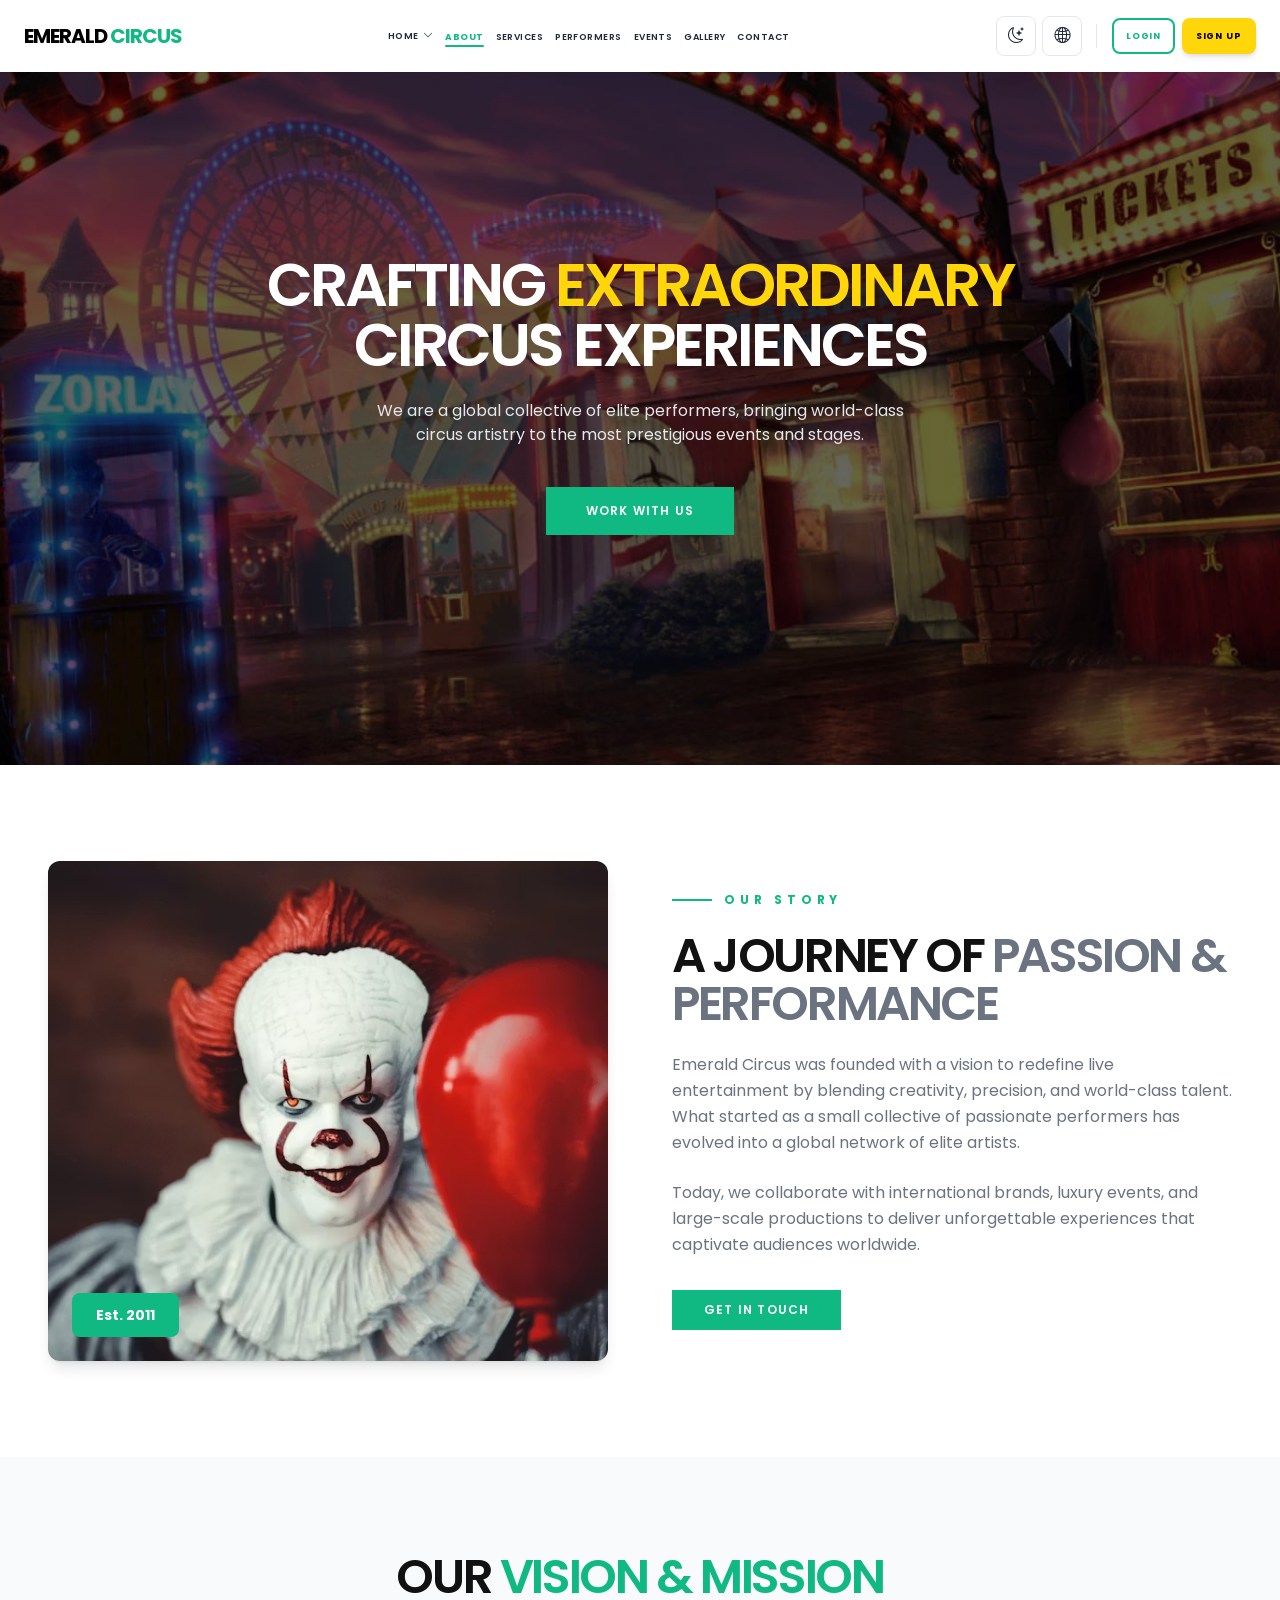
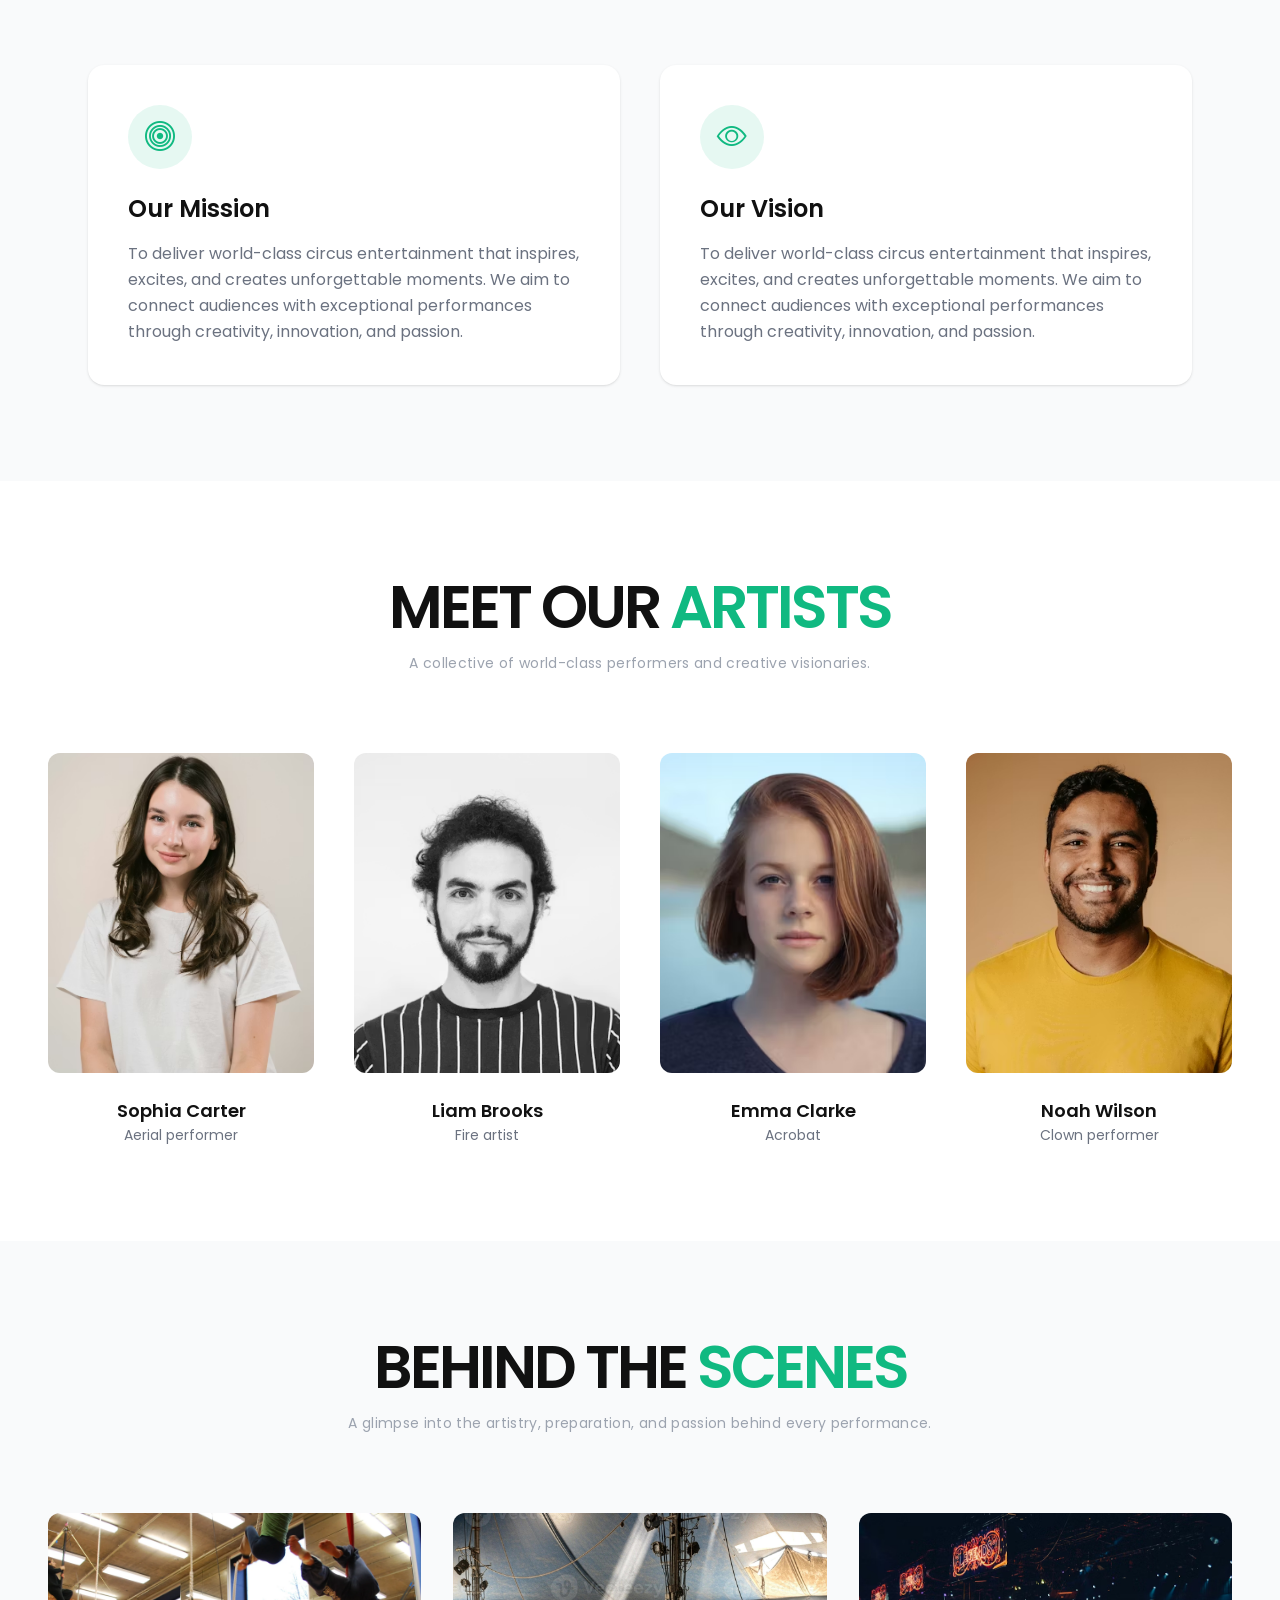
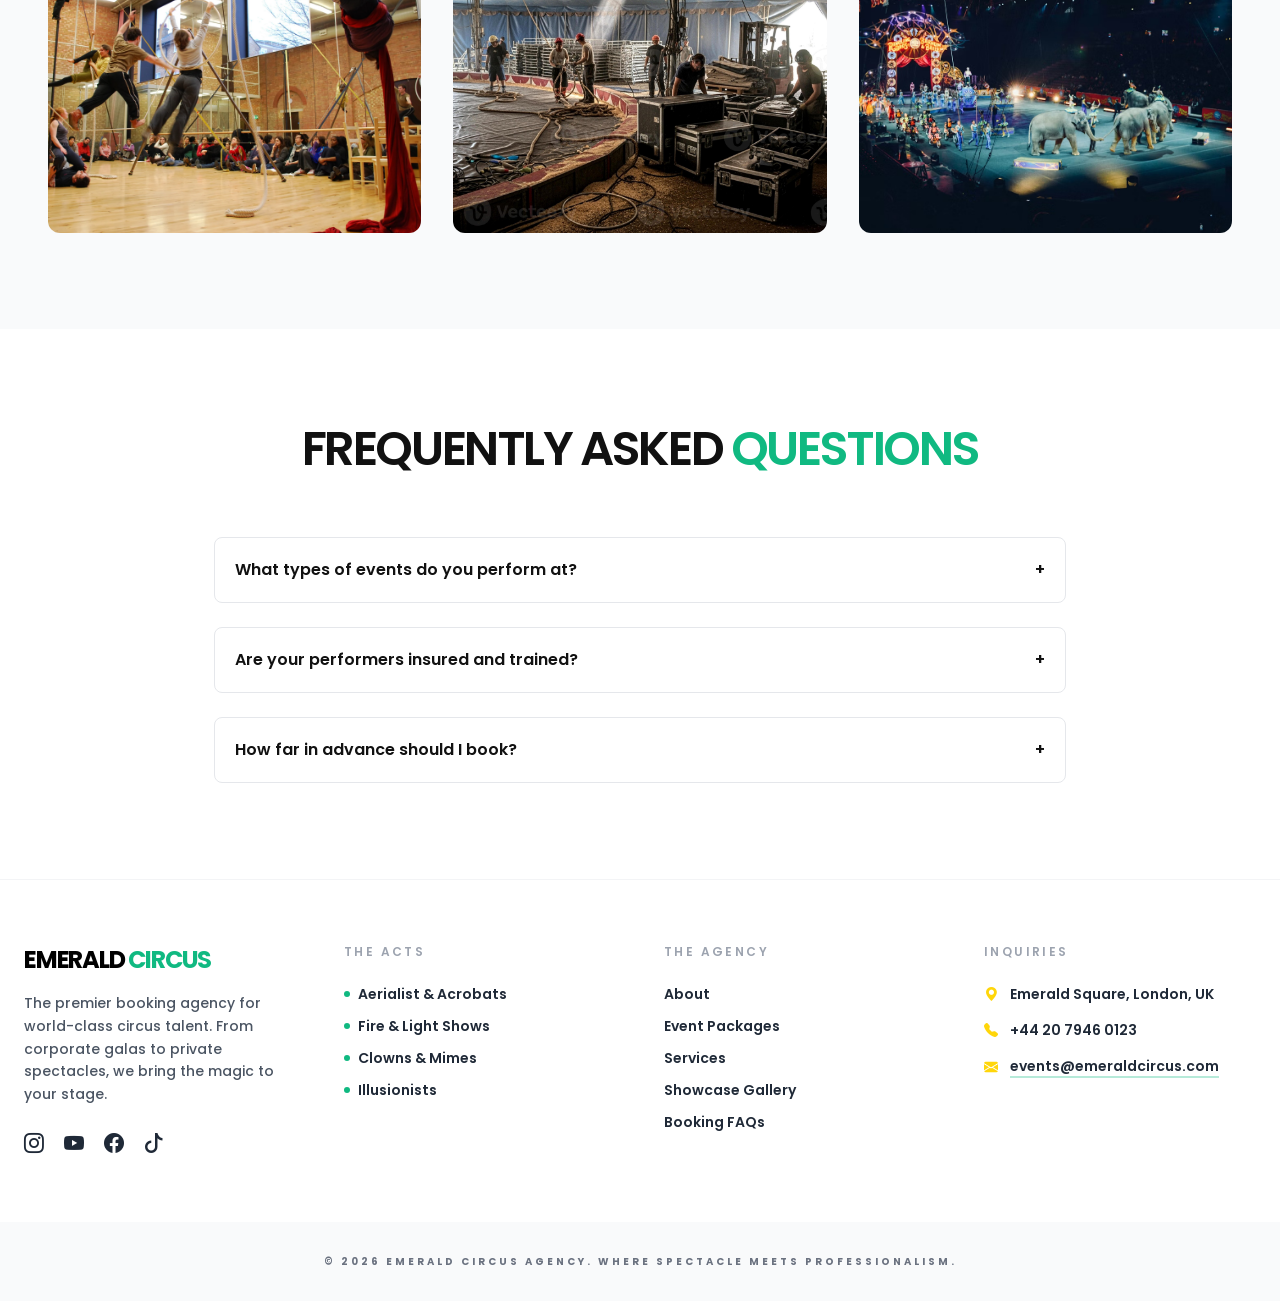
==== circus/about.html @ 64fb6afa "first commit" ====
<!DOCTYPE html>
<html lang="en">

<head>
    <meta charset="UTF-8">
    <meta name="viewport" content="width=device-width, initial-scale=1.0">
    <title>About - Emerald Circus</title>
    <link rel="icon" href="images/logo.jpeg">
    <script src="tailwind.js"></script>
    <link rel="stylesheet" href="https://cdn.jsdelivr.net/npm/bootstrap-icons@1.11.3/font/bootstrap-icons.min.css">
    <link rel="stylesheet" href="navbar.css">
    <link rel="stylesheet" href="footer.css">
    <link rel="preconnect" href="https://fonts.googleapis.com">
    <link rel="preconnect" href="https://fonts.gstatic.com" crossorigin>
    <link href="https://fonts.googleapis.com/css2?family=Poppins:wght@300;400;500;600;700&display=swap"
        rel="stylesheet">
    <style>
        /* RTL */
        .rtl {
            direction: rtl;
        }

        /* THEME TOGGLE */
        :root {
            --home-bg: #ffffff;
            --text-color: #111111;
        }

        [data-theme="dark"] {
            --home-bg: #000000;
            --text-color: #ffffff;
        }

        body {
            background-color: var(--home-bg) !important;
            color: var(--text-color);
            transition: background-color 0.4s ease, color 0.4s ease;
        }

        [data-theme="dark"] section,
        [data-theme="dark"] section .bg-white,
        [data-theme="dark"] .card {
            background-color: #000000 !important;
        }

        [data-theme="dark"] .bg-gradient-to-r {
            --tw-gradient-from: #000000 !important;
        }

        [data-theme="dark"] .btn,
        [data-theme="dark"] .btn1:hover {
            color: #000000 !important;
        }

        [data-theme="dark"] .title {
            color: #ffffff !important;
        }

        [data-theme="dark"] body,
        [data-theme="dark"] p,
        [data-theme="dark"] h1,
        [data-theme="dark"] h2,
        [data-theme="dark"] h3,
        [data-theme="dark"] h4,
        [data-theme="dark"] h5,
        [data-theme="dark"] h6,
        [data-theme="dark"] span,
        [data-theme="dark"] li,
        [data-theme="dark"] a,
        [data-theme="dark"] label,
        [data-theme="dark"] small,
        [data-theme="dark"] strong {
            color: #ffffff !important;
        }
        @media (max-width:400px){
            .title1{
                margin-top: 40px;
            }
        }
        h1, h2, h3, h4, h5, h6 {
            font-weight: 600 !important;
        }
        [data-theme="dark"] .border-gray-200 {
            border-color: rgba(255, 255, 255, 0.1) !important;
        }
    </style>
</head>

<body class="font-sans">
    <!-- navbar -->
    <div id="navbar"></div>

    <!-- HERO BANNER -->
<!-- ABOUT HERO SECTION -->
<section class="relative h-[70vh] md:h-[85vh] flex items-center justify-center overflow-hidden">

  <!-- Background Image -->
  <img src="images/bg3.jpg" 
       alt="About Emerald Circus"
       class="absolute inset-0 w-full h-full object-cover">

  <!-- Overlay -->
  <div class="absolute inset-0 bg-black/60"></div>

  <!-- Content -->
  <div class="relative z-10 text-center text-white px-6 max-w-4xl">

    <!-- Heading -->
    <h1 class="text-4xl md:text-6xl font-semibold uppercase tracking-tighter leading-tight mb-6 mt-6">
      Crafting <span class="text-[#FFD60A]">Extraordinary</span> <br>
      Circus Experiences
    </h1>

    <!-- Description -->
    <p class="text-gray-200 text-sm md:text-base leading-relaxed max-w-xl mx-auto mb-10">
      We are a global collective of elite performers, bringing world-class 
      circus artistry to the most prestigious events and stages.
    </p>

    <!-- Button -->
    <a href="contact.html"
       class="inline-block bg-[#10B981] text-white px-10 py-4 font-semibold uppercase text-xs tracking-widest hover:bg-[#FFD60A] hover:text-black transition">
      Work With Us
    </a>

  </div>

</section>
<!-- SECTION1 -->
 <!-- ABOUT - OUR STORY -->
<section class="py-24 bg-white">
  <div class="max-w-[1440px] mx-auto px-6 md:px-12">

    <div class="grid lg:grid-cols-2 gap-16 items-center">

      <!-- IMAGE -->
      <div class="relative">
        <img src="images/img11.avif"
             alt="Our Story"
             class="w-full h-[500px] object-cover rounded-xl shadow-lg">

        <!-- Floating Badge -->
        <div class="absolute bottom-6 left-6 bg-[#10B981] text-white px-6 py-3 rounded-lg text-sm font-bold">
          Est. 2011
        </div>
      </div>

      <!-- CONTENT -->
      <div>

        <!-- Tag -->
        <div class="flex items-center gap-3 mb-6">
          <span class="w-10 h-[2px] bg-[#10B981]"></span>
          <span class="text-[#10B981] text-xs font-bold tracking-[0.4em] uppercase">
            Our Story
          </span>
        </div>

        <!-- Heading -->
        <h2 class="text-4xl md:text-5xl font-semibold uppercase tracking-tighter leading-tight mb-6">
          A Journey of <span class="text-gray-500">Passion & Performance</span>
        </h2>

        <!-- Text -->
        <p class="text-gray-500 leading-relaxed mb-6">
          Emerald Circus was founded with a vision to redefine live entertainment 
          by blending creativity, precision, and world-class talent. What started 
          as a small collective of passionate performers has evolved into a global 
          network of elite artists.
        </p>

        <p class="text-gray-500 leading-relaxed mb-8">
          Today, we collaborate with international brands, luxury events, and 
          large-scale productions to deliver unforgettable experiences that 
          captivate audiences worldwide.
        </p>

        <!-- CTA -->
        <a href="contact.html"
           class="inline-block bg-[#10B981] text-white px-8 py-3 font-semibold uppercase text-xs tracking-widest hover:bg-black transition">
          Get in Touch
        </a>

      </div>

    </div>

  </div>
</section>
<!-- SECTION2 -->
 <!-- ABOUT - MISSION & VISION -->
<section class="py-24 bg-gray-50">
  <div class="max-w-[1200px] mx-auto px-6 md:px-12">

    <!-- Heading -->
    <div class="text-center mb-16">
      <h2 class="text-4xl md:text-5xl font-semibold uppercase tracking-tighter">
        Our <span class="text-[#10B981]">Vision & Mission</span>
      </h2>
    </div>

    <!-- Cards -->
    <div class="grid md:grid-cols-2 gap-10">

      <!-- MISSION -->
      <div class="bg-white dark:bg-white/5 p-10 rounded-2xl shadow hover:shadow-xl transition group">
        
        <div class="w-16 h-16 flex items-center justify-center 
                    bg-[#10B981]/10 text-[#10B981] text-3xl rounded-full mb-6 
                    group-hover:bg-[#10B981] group-hover:text-white transition">
          <i class="bi bi-bullseye"></i>
        </div>

        <h3 class="text-2xl font-semibold mb-4">Our Mission</h3>

        <p class="text-gray-500 leading-relaxed">
          To deliver world-class circus entertainment that inspires, excites, and 
          creates unforgettable moments. We aim to connect audiences with exceptional 
          performances through creativity, innovation, and passion.
        </p>

      </div>

      <!-- VISION -->
      <div class="bg-white dark:bg-white/5 p-10 rounded-2xl shadow hover:shadow-xl transition group">
        
        <div class="w-16 h-16 flex items-center justify-center 
                    bg-[#10B981]/10 text-[#10B981] text-3xl rounded-full mb-6 
                    group-hover:bg-[#10B981] group-hover:text-white transition">
          <i class="bi bi-eye"></i>
        </div>

        <h3 class="text-2xl font-semibold mb-4">Our Vision</h3>

        <p class="text-gray-500 leading-relaxed">
         To deliver world-class circus entertainment that inspires, excites, and 
          creates unforgettable moments. We aim to connect audiences with exceptional 
          performances through creativity, innovation, and passion.
        </p>

      </div>

    </div>

  </div>
</section>
<!-- SECTION3 -->
 <!-- ABOUT - TEAM SECTION -->
<section class="py-24 bg-white">
  <div class="max-w-[1440px] mx-auto px-6 md:px-12">

    <!-- Heading -->
    <div class="text-center mb-20">
      <h2 class="text-4xl md:text-6xl font-semibold uppercase tracking-tighter">
        Meet Our <span class="text-[#10B981]">Artists</span>
      </h2>
      <p class="text-gray-400 mt-4 text-sm tracking-wide">
        A collective of world-class performers and creative visionaries.
      </p>
    </div>

    <!-- Grid -->
    <div class="grid md:grid-cols-2 lg:grid-cols-4 gap-10">

      <!-- CARD -->
      <div class="group text-center">
        <div class="relative overflow-hidden rounded-xl">
          <img src="images/team1.avif"
               class="w-full h-80 object-cover group-hover:scale-110 transition duration-500">

          <!-- Overlay -->
          <div class="absolute inset-0 bg-black/50 opacity-0 group-hover:opacity-100 flex items-center justify-center gap-4 transition">
            <i class="bi bi-instagram text-white text-xl cursor-pointer"></i>
            <i class="bi bi-facebook text-white text-xl cursor-pointer"></i>
          </div>
        </div>

        <h3 class="mt-6 font-semibold text-lg">Sophia Carter</h3>
        <p class="text-gray-500 text-sm">Aerial performer</p>
      </div>

      <!-- CARD -->
      <div class="group text-center">
        <div class="relative overflow-hidden rounded-xl">
          <img src="images/team3.avif"
               class="w-full h-80 object-cover group-hover:scale-110 transition duration-500">

          <div class="absolute inset-0 bg-black/50 opacity-0 group-hover:opacity-100 flex items-center justify-center gap-4 transition">
            <i class="bi bi-instagram text-white text-xl"></i>
            <i class="bi bi-facebook text-white text-xl"></i>
          </div>
        </div>

        <h3 class="mt-6 font-semibold text-lg">Liam Brooks</h3>
        <p class="text-gray-500 text-sm">Fire artist</p>
      </div>

      <!-- CARD -->
      <div class="group text-center">
        <div class="relative overflow-hidden rounded-xl">
          <img src="images/team2.avif"
               class="w-full h-80 object-cover group-hover:scale-110 transition duration-500">

          <div class="absolute inset-0 bg-black/50 opacity-0 group-hover:opacity-100 flex items-center justify-center gap-4 transition">
            <i class="bi bi-instagram text-white text-xl"></i>
            <i class="bi bi-facebook text-white text-xl"></i>
          </div>
        </div>

        <h3 class="mt-6 font-semibold text-lg">Emma Clarke</h3>
        <p class="text-gray-500 text-sm">Acrobat</p>
      </div>

      <!-- CARD -->
      <div class="group text-center">
        <div class="relative overflow-hidden rounded-xl">
          <img src="images/team4.avif"
               class="w-full h-80 object-cover group-hover:scale-110 transition duration-500">

          <div class="absolute inset-0 bg-black/50 opacity-0 group-hover:opacity-100 flex items-center justify-center gap-4 transition">
            <i class="bi bi-instagram text-white text-xl"></i>
            <i class="bi bi-facebook text-white text-xl"></i>
          </div>
        </div>

        <h3 class="mt-6 font-semibold text-lg">Noah Wilson</h3>
        <p class="text-gray-500 text-sm">Clown performer</p>
      </div>

    </div>

  </div>
</section>
<!-- SECTION5 -->
 <!-- ABOUT - BEHIND THE SCENES -->
<section class="py-24 bg-gray-50">
  <div class="max-w-[1440px] mx-auto px-6 md:px-12">

    <!-- Heading -->
    <div class="text-center mb-20">
      <h2 class="text-4xl md:text-6xl font-semibold uppercase tracking-tighter">
        Behind The <span class="text-[#10B981]">Scenes</span>
      </h2>
      <p class="text-gray-400 mt-4 text-sm tracking-wide">
        A glimpse into the artistry, preparation, and passion behind every performance.
      </p>
    </div>

    <!-- Grid -->
    <div class="grid md:grid-cols-3 gap-8">

      <!-- ITEM -->
      <div class="group relative overflow-hidden rounded-xl">
        <img src="images/pic1.webp"
             class="w-full h-80 object-cover group-hover:scale-110 transition duration-500">

        <div class="absolute inset-0 bg-black/50 opacity-0 group-hover:opacity-100 flex items-center justify-center transition">
          <p class="text-white text-sm font-semibold">Rehearsals & Training</p>
        </div>
      </div>

      <!-- ITEM -->
      <div class="group relative overflow-hidden rounded-xl">
        <img src="images/pic2.jpg"
             class="w-full h-80 object-cover group-hover:scale-110 transition duration-500">

        <div class="absolute inset-0 bg-black/50 opacity-0 group-hover:opacity-100 flex items-center justify-center transition">
          <p class="text-white text-sm font-semibold">Stage Setup</p>
        </div>
      </div>

      <!-- ITEM -->
      <div class="group relative overflow-hidden rounded-xl">
        <img src="images/pic3.avif"
             class="w-full h-80 object-cover group-hover:scale-110 transition duration-500">

        <div class="absolute inset-0 bg-black/50 opacity-0 group-hover:opacity-100 flex items-center justify-center transition">
          <p class="text-white text-sm font-semibold">Live Performance Energy</p>
        </div>
      </div>

    </div>

  </div>
</section>
<!-- SECTION5 -->
 <!-- SECTION - FAQ -->
<section class="py-24 bg-white dark:bg-black">
  <div class="max-w-[900px] mx-auto px-6">

    <!-- Heading -->
    <div class="text-center mb-16">
      <h2 class="text-4xl md:text-5xl font-semibold uppercase tracking-tighter">
        Frequently Asked <span class="text-[#10B981]">Questions</span>
      </h2>
    </div>

    <!-- FAQ ITEMS -->
    <div class="space-y-6">

      <!-- ITEM -->
      <div class="border border-gray-200 dark:border-white/10 rounded-lg">
        <button class="faq-btn w-full flex justify-between items-center p-5 font-semibold text-left">
          What types of events do you perform at?
          <span>+</span>
        </button>
        <div class="faq-content hidden px-5 pb-5 text-gray-400 text-sm tracking-wide">
          We perform at corporate events, weddings, festivals, private parties, and international shows.
        </div>
      </div>

      <!-- ITEM -->
      <div class="border border-gray-200 dark:border-white/10 rounded-lg">
        <button class="faq-btn w-full flex justify-between items-center p-5 font-semibold text-left">
          Are your performers insured and trained?
          <span>+</span>
        </button>
        <div class="faq-content hidden px-5 pb-5 text-gray-400 text-sm tracking-wide">
          Yes, all performers are professionally trained and follow strict safety standards.
        </div>
      </div>

      <!-- ITEM -->
      <div class="border border-gray-200 dark:border-white/10 rounded-lg">
        <button class="faq-btn w-full flex justify-between items-center p-5 font-semibold text-left">
          How far in advance should I book?
          <span>+</span>
        </button>
        <div class="faq-content hidden px-5 pb-5 text-gray-400 text-sm tracking-wide">
          We recommend booking at least 2–4 weeks in advance to ensure availability.
        </div>
      </div>

    </div>

  </div>
</section>

            <!-- FOOTER -->
    <div id="footer"></div>
    <script>
        tailwind.config = {
            darkMode: ['selector', '[data-theme="dark"]'],
            theme: {
                extend: {
                    fontFamily: {
                        sans: ['Poppins', 'ui-sans-serif', 'system-ui'],
                    },
                },
            },
        }

        document.addEventListener("DOMContentLoaded", () => {
          const buttons = document.querySelectorAll(".faq-btn");

          buttons.forEach(btn => {
            btn.addEventListener("click", () => {
              const content = btn.nextElementSibling;
              const isHidden = content.classList.contains("hidden");

              // Close others (optional but recommended for UX)
              document.querySelectorAll(".faq-content").forEach(c => c.classList.add("hidden"));
              document.querySelectorAll(".faq-btn span").forEach(s => s.textContent = "+");

              if (isHidden) {
                content.classList.remove("hidden");
                btn.querySelector("span").textContent = "-";
              }
            });
          });
        });
    </script>
    <script src="navbar.js"></script>
    <script src="footer.js"></script>
</body>

</html>
---- circus/navbar.css ----
html,
body {
  max-width: 100% !important;
  overflow-x: hidden !important;
  margin: 0;
  padding: 0;
}

.mobile-toggle {
  display: none;
}

.nav-active {
  color: #10B981 !important;
  font-weight: 700;
  position: relative;
}

.nav-active::after {
  content: "";
  position: absolute;
  left: 0;
  bottom: -4px;
  width: 100%;
  height: 2px;
  background-color: #10B981;
  border-radius: 2px;
  transition: all 0.3s ease;
}

[dir="rtl"] #profileMenu {
  margin-right: -20px;
}

.home-active {
  font-weight: 700 !important;
  position: relative;
}

#navLinks .group ul a.nav-active::after,
#mobileHomeDropdownMenu a.nav-active::after,
#mainNavbar h1 a.nav-active::after,
#mobileHomeDropdownBtn.nav-active::after,
#navLinks .group > a.nav-active::after {
  display: none !important;
}

[data-theme="dark"] #navLinks .group ul,
[data-theme="dark"] #mobileHomeDropdownMenu,
[data-theme="dark"] #profileMenu {
  background-color: #1a1a1a !important;
  border-color: #333 !important;
}

[data-theme="dark"] #navLinks .group ul a:hover,
[data-theme="dark"] #profileMenu a:hover,
[data-theme="dark"] #mobileMenu a:hover {
  background-color: #333 !important;
  color: #10B981 !important;
}

[data-theme="dark"] #mainNavbar,
[data-theme="dark"] #mobileMenu,
[data-theme="dark"] #mobileMenu .bg-gray-50 {
  background-color: #1a1a1a !important;
}

@media (max-width: 1441px) {
  [dir="rtl"] #profileMenu {
    margin-right: -120px;
  }
}

@media (max-width: 1281px) {
  [dir="rtl"] #profileMenu {
    margin-right: -150px !important;
  }
}

@media (max-width: 1280px) {
  #navLinks {
    gap: 12px;
  }

  #navLinks a {
    font-size: 9px;
    letter-spacing: 0.05em;
  }

  #rightButtons {
    gap: 0.4rem;
  }

  #rightButtons a {
    padding-left: 0.75rem;
    padding-right: 0.75rem;
    font-size: 9px;
  }

  #mainNavbar h1 {
    font-size: 1.25rem;
  }
}

@media (max-width: 1023px) {
  #centerLinksWrapper {
    display: none !important;
  }

  #rightButtons {
    display: none !important;
  }

  #rightButtons .text-xl,
  #rightButtons .text-2xl {
    font-size: 1.25rem;
  }
}

@media (min-width: 1024px) {
  #hamburgerBtn {
    display: none !important;
  }

  #mobileMenuOverlay,
  #mobileMenu {
    display: none !important;
  }
}

.mobile-menu-open {
  overflow: hidden;
}

#mobileMenu.active {
  transform: translateX(0);
}

#mobileMenuOverlay.active {
  display: block !important;
}

/* Animation for mobile dropdown */
#mobileDropdownMenu {
  transition: max-height 0.3s ease-out;
}

#mobileDropdownMenu.show {
  display: block !important;
  animation: slideDown 0.3s ease-out;
}

[dir="rtl"] #mobileProfileMenu {
  margin-right: -120px;
}

#hamburgerBtn i {
  color: #10B981;
}

@keyframes slideDown {
  from {
    opacity: 0;
    transform: translateY(-10px);
  }

  to {
    opacity: 1;
    transform: translateY(0);
  }
}

@media (min-width: 1024px) {
  #centerLinksWrapper {
    display: flex !important;
  }

  .lg\:flex {
    display: flex !important;
  }
}

@media (max-width:821px) {
  .nav-active::after {
    display: none;
    font-weight: 900;
  }
}

@media (max-width:426px) {

  #theme-toggle i {
    font-size: 15px;
  }

  #hamburgerBtn i {
    font-size: 20px;
    color: #10B981;
  }

  #closeMenuBtn {
    font-size: 20px;
  }

  #rightButtons {
    gap: 1rem;
  }

  [dir="rtl"] #mobileProfileMenu {
    margin-right: -110px;
  }
}

[data-theme="dark"] #homeDropdownMenu a,
[data-theme="dark"] #dashboardDropdownMenu a,
[data-theme="dark"] #profileMenu a,
[data-theme="dark"] #mainNavbar i,
[data-theme="dark"] #mainNavbar button,
[data-theme="dark"] #mobileMenu i,
[data-theme="dark"] #mobileMenu button,
[data-theme="dark"] #mobileMenu button i,
[data-theme="dark"] #mobileMenu ul {
  color: white !important;
}

[data-theme="dark"] #mainNavbar .bg-white {
  background-color: transparent !important;
  color: white !important;
}

[data-theme="dark"] #mobileMenu .bg-white,
[data-theme="dark"] #mobileMenu .bg-gray-50 {
  background-color: #1a1a1a !important;
  border-color: #10B981 !important;
}

/* h1{
  color:#10B981;
color:#FFD60A;
}  */
---- circus/footer.css ----
[data-theme="dark"] footer div {
  color: white !important;
}

[data-theme="dark"] footer {
  background-color: #29292a !important;
}
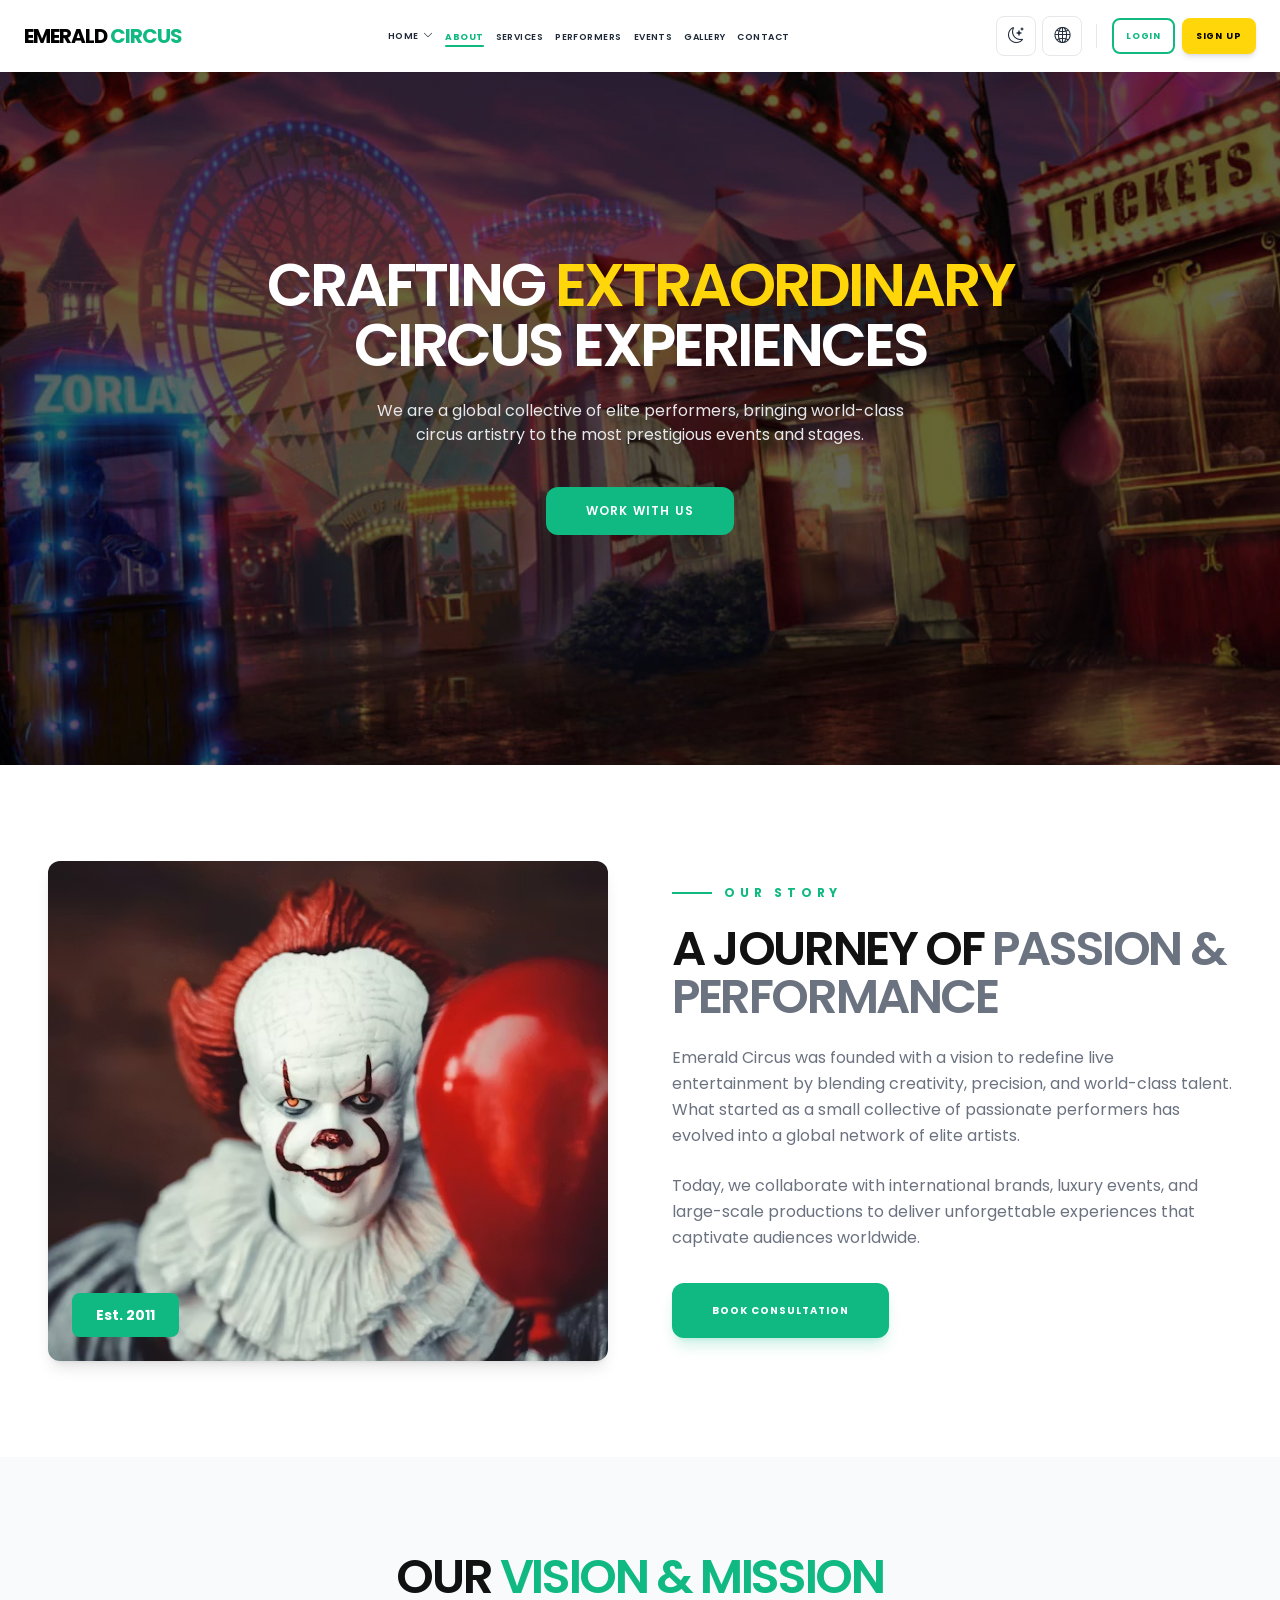
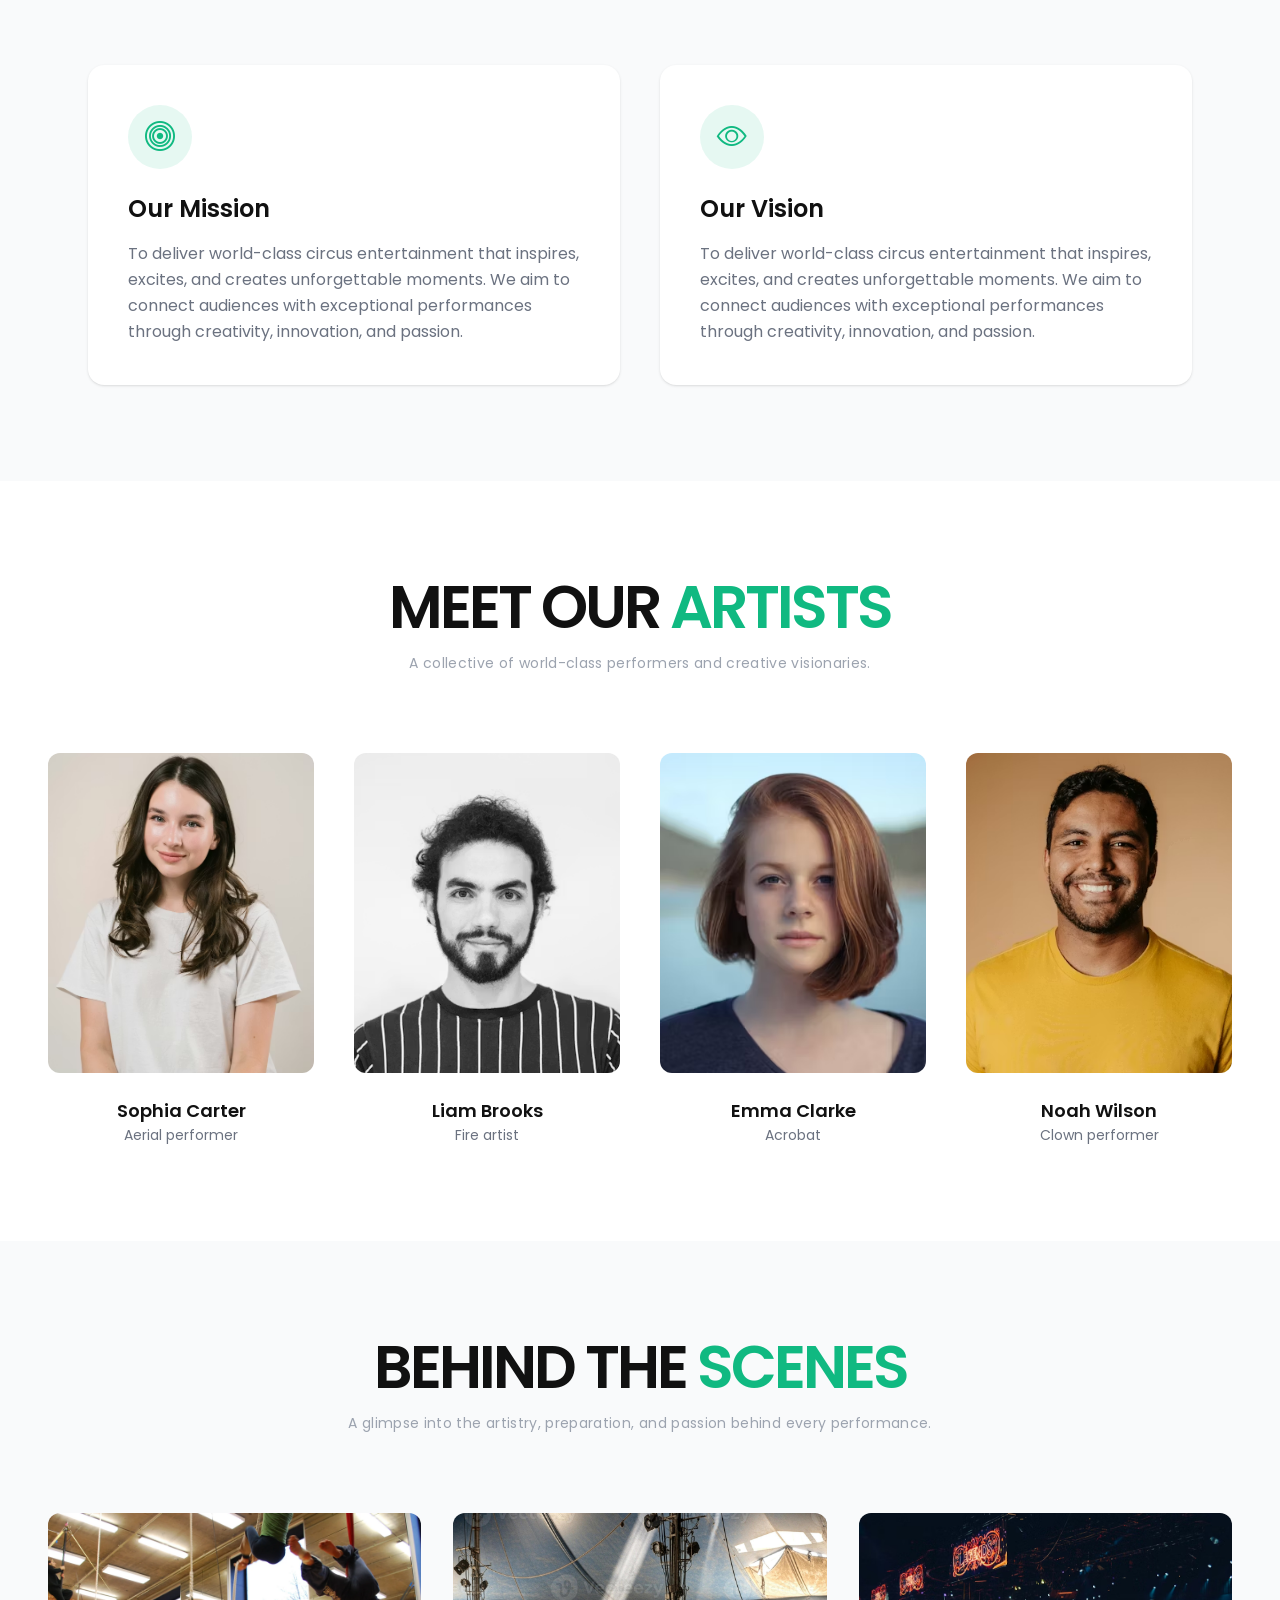
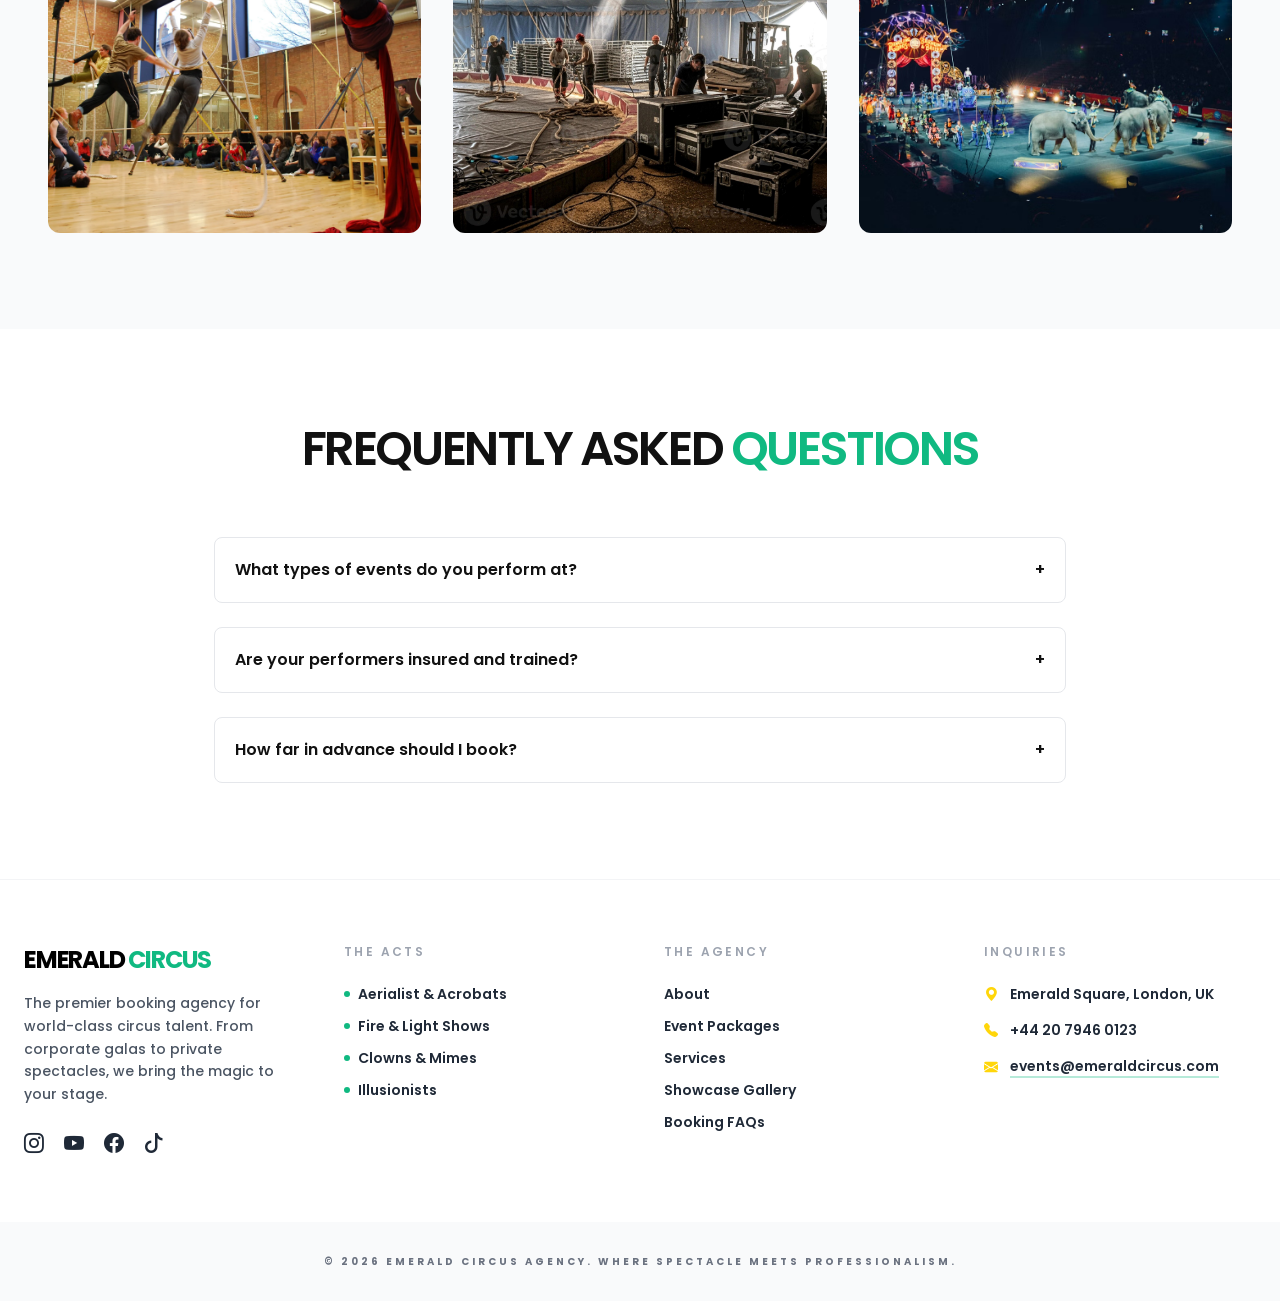
==== commit 0909bb82: "Update about.html" ====
--- a/circus/about.html
+++ b/circus/about.html
@@ -2,476 +2,484 @@
 <html lang="en">
 
 <head>
-    <meta charset="UTF-8">
-    <meta name="viewport" content="width=device-width, initial-scale=1.0">
-    <title>About - Emerald Circus</title>
-    <link rel="icon" href="images/logo.jpeg">
-    <script src="tailwind.js"></script>
-    <link rel="stylesheet" href="https://cdn.jsdelivr.net/npm/bootstrap-icons@1.11.3/font/bootstrap-icons.min.css">
-    <link rel="stylesheet" href="navbar.css">
-    <link rel="stylesheet" href="footer.css">
-    <link rel="preconnect" href="https://fonts.googleapis.com">
-    <link rel="preconnect" href="https://fonts.gstatic.com" crossorigin>
-    <link href="https://fonts.googleapis.com/css2?family=Poppins:wght@300;400;500;600;700&display=swap"
-        rel="stylesheet">
-    <style>
-        /* RTL */
-        .rtl {
-            direction: rtl;
-        }
-
-        /* THEME TOGGLE */
-        :root {
-            --home-bg: #ffffff;
-            --text-color: #111111;
-        }
-
-        [data-theme="dark"] {
-            --home-bg: #000000;
-            --text-color: #ffffff;
-        }
-
-        body {
-            background-color: var(--home-bg) !important;
-            color: var(--text-color);
-            transition: background-color 0.4s ease, color 0.4s ease;
-        }
-
-        [data-theme="dark"] section,
-        [data-theme="dark"] section .bg-white,
-        [data-theme="dark"] .card {
-            background-color: #000000 !important;
-        }
-
-        [data-theme="dark"] .bg-gradient-to-r {
-            --tw-gradient-from: #000000 !important;
-        }
-
-        [data-theme="dark"] .btn,
-        [data-theme="dark"] .btn1:hover {
-            color: #000000 !important;
-        }
-
-        [data-theme="dark"] .title {
-            color: #ffffff !important;
-        }
-
-        [data-theme="dark"] body,
-        [data-theme="dark"] p,
-        [data-theme="dark"] h1,
-        [data-theme="dark"] h2,
-        [data-theme="dark"] h3,
-        [data-theme="dark"] h4,
-        [data-theme="dark"] h5,
-        [data-theme="dark"] h6,
-        [data-theme="dark"] span,
-        [data-theme="dark"] li,
-        [data-theme="dark"] a,
-        [data-theme="dark"] label,
-        [data-theme="dark"] small,
-        [data-theme="dark"] strong {
-            color: #ffffff !important;
-        }
-        @media (max-width:400px){
-            .title1{
-                margin-top: 40px;
-            }
-        }
-        h1, h2, h3, h4, h5, h6 {
-            font-weight: 600 !important;
-        }
-        [data-theme="dark"] .border-gray-200 {
-            border-color: rgba(255, 255, 255, 0.1) !important;
-        }
-    </style>
+  <meta charset="UTF-8">
+  <meta name="viewport" content="width=device-width, initial-scale=1.0">
+  <title>About - Emerald Circus</title>
+  <link rel="icon" href="images/logo.jpeg">
+  <script src="tailwind.js"></script>
+  <link rel="stylesheet" href="https://cdn.jsdelivr.net/npm/bootstrap-icons@1.11.3/font/bootstrap-icons.min.css">
+  <link rel="stylesheet" href="navbar.css">
+  <link rel="stylesheet" href="footer.css">
+  <link rel="preconnect" href="https://fonts.googleapis.com">
+  <link rel="preconnect" href="https://fonts.gstatic.com" crossorigin>
+  <link href="https://fonts.googleapis.com/css2?family=Poppins:wght@300;400;500;600;700&display=swap" rel="stylesheet">
+  <style>
+    /* RTL */
+    .rtl {
+      direction: rtl;
+    }
+
+    /* THEME TOGGLE */
+    :root {
+      --home-bg: #ffffff;
+      --text-color: #111111;
+    }
+
+    [data-theme="dark"] {
+      --home-bg: #000000;
+      --text-color: #ffffff;
+    }
+
+    body {
+      background-color: var(--home-bg) !important;
+      color: var(--text-color);
+      transition: background-color 0.4s ease, color 0.4s ease;
+    }
+
+    [data-theme="dark"] section,
+    [data-theme="dark"] section .bg-white,
+    [data-theme="dark"] .card {
+      background-color: #000000 !important;
+      border: 1px solid rgba(255, 255, 255, 0.05) !important;
+    }
+
+    [data-theme="dark"] .border-gray-200,
+    [data-theme="dark"] .border-gray-100 {
+      border-color: rgba(255, 255, 255, 0.1) !important;
+    }
+
+    [data-theme="dark"] .bg-gradient-to-r {
+      --tw-gradient-from: #000000 !important;
+    }
+
+    [data-theme="dark"] .btn,
+    [data-theme="dark"] .btn1:hover {
+      color: #000000 !important;
+    }
+
+    [data-theme="dark"] .title {
+      color: #ffffff !important;
+    }
+
+    [data-theme="dark"] body,
+    [data-theme="dark"] p,
+    [data-theme="dark"] h1,
+    [data-theme="dark"] h2,
+    [data-theme="dark"] h3,
+    [data-theme="dark"] h4,
+    [data-theme="dark"] h5,
+    [data-theme="dark"] h6,
+    [data-theme="dark"] li,
+    [data-theme="dark"] a,
+    [data-theme="dark"] label,
+    [data-theme="dark"] small,
+    [data-theme="dark"] strong {
+      color: #ffffff !important;
+    }
+
+    @media (max-width:400px) {
+      .title1 {
+        margin-top: 40px;
+      }
+    }
+
+    h1,
+    h2,
+    h3,
+    h4,
+    h5,
+    h6 {
+      font-weight: 600 !important;
+    }
+
+    [data-theme="dark"] .border-gray-200 {
+      border-color: rgba(255, 255, 255, 0.1) !important;
+    }
+  </style>
 </head>
 
 <body class="font-sans">
-    <!-- navbar -->
-    <div id="navbar"></div>
-
-    <!-- HERO BANNER -->
-<!-- ABOUT HERO SECTION -->
-<section class="relative h-[70vh] md:h-[85vh] flex items-center justify-center overflow-hidden">
-
-  <!-- Background Image -->
-  <img src="images/bg3.jpg" 
-       alt="About Emerald Circus"
-       class="absolute inset-0 w-full h-full object-cover">
-
-  <!-- Overlay -->
-  <div class="absolute inset-0 bg-black/60"></div>
-
-  <!-- Content -->
-  <div class="relative z-10 text-center text-white px-6 max-w-4xl">
-
-    <!-- Heading -->
-    <h1 class="text-4xl md:text-6xl font-semibold uppercase tracking-tighter leading-tight mb-6 mt-6">
-      Crafting <span class="text-[#FFD60A]">Extraordinary</span> <br>
-      Circus Experiences
-    </h1>
-
-    <!-- Description -->
-    <p class="text-gray-200 text-sm md:text-base leading-relaxed max-w-xl mx-auto mb-10">
-      We are a global collective of elite performers, bringing world-class 
-      circus artistry to the most prestigious events and stages.
-    </p>
-
-    <!-- Button -->
-    <a href="contact.html"
-       class="inline-block bg-[#10B981] text-white px-10 py-4 font-semibold uppercase text-xs tracking-widest hover:bg-[#FFD60A] hover:text-black transition">
-      Work With Us
-    </a>
-
-  </div>
-
-</section>
-<!-- SECTION1 -->
- <!-- ABOUT - OUR STORY -->
-<section class="py-24 bg-white">
-  <div class="max-w-[1440px] mx-auto px-6 md:px-12">
-
-    <div class="grid lg:grid-cols-2 gap-16 items-center">
-
-      <!-- IMAGE -->
-      <div class="relative">
-        <img src="images/img11.avif"
-             alt="Our Story"
-             class="w-full h-[500px] object-cover rounded-xl shadow-lg">
-
-        <!-- Floating Badge -->
-        <div class="absolute bottom-6 left-6 bg-[#10B981] text-white px-6 py-3 rounded-lg text-sm font-bold">
-          Est. 2011
-        </div>
-      </div>
-
-      <!-- CONTENT -->
-      <div>
-
-        <!-- Tag -->
-        <div class="flex items-center gap-3 mb-6">
-          <span class="w-10 h-[2px] bg-[#10B981]"></span>
-          <span class="text-[#10B981] text-xs font-bold tracking-[0.4em] uppercase">
-            Our Story
-          </span>
-        </div>
-
-        <!-- Heading -->
-        <h2 class="text-4xl md:text-5xl font-semibold uppercase tracking-tighter leading-tight mb-6">
-          A Journey of <span class="text-gray-500">Passion & Performance</span>
+  <!-- navbar -->
+  <div id="navbar"></div>
+
+  <!-- HERO BANNER -->
+  <!-- ABOUT HERO SECTION -->
+  <section class="relative h-[70vh] md:h-[85vh] flex items-center justify-center overflow-hidden">
+
+    <!-- Background Image -->
+    <img src="images/bg3.jpg" alt="About Emerald Circus" class="absolute inset-0 w-full h-full object-cover">
+
+    <!-- Overlay -->
+    <div class="absolute inset-0 bg-black/60"></div>
+
+    <!-- Content -->
+    <div class="relative z-10 text-center text-white px-6 max-w-4xl">
+
+      <!-- Heading -->
+      <h1 class="text-4xl md:text-6xl font-semibold uppercase tracking-tighter leading-tight mb-6 mt-6">
+        Crafting <span class="text-[#FFD60A]">Extraordinary</span> <br>
+        Circus Experiences
+      </h1>
+
+      <!-- Description -->
+      <p class="text-gray-200 text-sm md:text-base leading-relaxed max-w-xl mx-auto mb-10">
+        We are a global collective of elite performers, bringing world-class
+        circus artistry to the most prestigious events and stages.
+      </p>
+
+      <!-- Button -->
+      <a href="contact.html"
+        class="inline-block bg-[#10B981] text-white px-10 py-4 rounded-xl font-semibold uppercase text-xs tracking-widest hover:bg-[#FFD60A] hover:text-black transition">
+        Work With Us
+      </a>
+
+    </div>
+
+  </section>
+  <!-- SECTION1 -->
+  <!-- ABOUT - OUR STORY -->
+  <section class="py-24 bg-white">
+    <div class="max-w-[1440px] mx-auto px-6 md:px-12">
+
+      <div class="grid lg:grid-cols-2 gap-16 items-center">
+
+        <!-- IMAGE -->
+        <div class="relative">
+          <img src="images/img11.avif" alt="Our Story" class="w-full h-[500px] object-cover rounded-xl shadow-lg">
+
+          <!-- Floating Badge -->
+          <div class="absolute bottom-6 left-6 bg-[#10B981] text-white px-6 py-3 rounded-lg text-sm font-bold">
+            Est. 2011
+          </div>
+        </div>
+
+        <!-- CONTENT -->
+        <div>
+
+          <!-- Tag -->
+          <div class="flex items-center gap-3 mb-6">
+            <span class="w-10 h-[2px] bg-[#10B981]"></span>
+            <span class="text-[#10B981] text-xs font-bold tracking-[0.4em] uppercase">
+              Our Story
+            </span>
+          </div>
+
+          <!-- Heading -->
+          <h2 class="text-4xl md:text-5xl font-semibold uppercase tracking-tighter leading-tight mb-6">
+            A Journey of <span class="text-gray-500">Passion & Performance</span>
+          </h2>
+
+          <!-- Text -->
+          <p class="text-gray-500 leading-relaxed mb-6">
+            Emerald Circus was founded with a vision to redefine live entertainment
+            by blending creativity, precision, and world-class talent. What started
+            as a small collective of passionate performers has evolved into a global
+            network of elite artists.
+          </p>
+
+          <p class="text-gray-500 leading-relaxed mb-8">
+            Today, we collaborate with international brands, luxury events, and
+            large-scale productions to deliver unforgettable experiences that
+            captivate audiences worldwide.
+          </p>
+
+          <!-- CTA -->
+          <a href="contact.html"
+            class="inline-block bg-[#10B981] text-white px-10 py-5 rounded-xl font-bold uppercase text-[10px] tracking-widest hover:bg-[#0D9668] transition-all duration-500 shadow-lg shadow-[#10B981]/20">
+            Book Consultation
+          </a>
+
+        </div>
+
+      </div>
+
+    </div>
+  </section>
+  <!-- SECTION2 -->
+  <!-- ABOUT - MISSION & VISION -->
+  <section class="py-24 bg-gray-50">
+    <div class="max-w-[1200px] mx-auto px-6 md:px-12">
+
+      <!-- Heading -->
+      <div class="text-center mb-16">
+        <h2 class="text-4xl md:text-5xl font-semibold uppercase tracking-tighter">
+          Our <span class="text-[#10B981]">Vision & Mission</span>
         </h2>
-
-        <!-- Text -->
-        <p class="text-gray-500 leading-relaxed mb-6">
-          Emerald Circus was founded with a vision to redefine live entertainment 
-          by blending creativity, precision, and world-class talent. What started 
-          as a small collective of passionate performers has evolved into a global 
-          network of elite artists.
-        </p>
-
-        <p class="text-gray-500 leading-relaxed mb-8">
-          Today, we collaborate with international brands, luxury events, and 
-          large-scale productions to deliver unforgettable experiences that 
-          captivate audiences worldwide.
-        </p>
-
-        <!-- CTA -->
-        <a href="contact.html"
-           class="inline-block bg-[#10B981] text-white px-8 py-3 font-semibold uppercase text-xs tracking-widest hover:bg-black transition">
-          Get in Touch
-        </a>
-
-      </div>
-
-    </div>
-
-  </div>
-</section>
-<!-- SECTION2 -->
- <!-- ABOUT - MISSION & VISION -->
-<section class="py-24 bg-gray-50">
-  <div class="max-w-[1200px] mx-auto px-6 md:px-12">
-
-    <!-- Heading -->
-    <div class="text-center mb-16">
-      <h2 class="text-4xl md:text-5xl font-semibold uppercase tracking-tighter">
-        Our <span class="text-[#10B981]">Vision & Mission</span>
-      </h2>
-    </div>
-
-    <!-- Cards -->
-    <div class="grid md:grid-cols-2 gap-10">
-
-      <!-- MISSION -->
-      <div class="bg-white dark:bg-white/5 p-10 rounded-2xl shadow hover:shadow-xl transition group">
-        
-        <div class="w-16 h-16 flex items-center justify-center 
+      </div>
+
+      <!-- Cards -->
+      <div class="grid md:grid-cols-2 gap-10">
+
+        <!-- MISSION -->
+        <div class="bg-white dark:bg-white/5 p-10 rounded-2xl shadow hover:shadow-xl transition group">
+
+          <div class="w-16 h-16 flex items-center justify-center 
                     bg-[#10B981]/10 text-[#10B981] text-3xl rounded-full mb-6 
                     group-hover:bg-[#10B981] group-hover:text-white transition">
-          <i class="bi bi-bullseye"></i>
-        </div>
-
-        <h3 class="text-2xl font-semibold mb-4">Our Mission</h3>
-
-        <p class="text-gray-500 leading-relaxed">
-          To deliver world-class circus entertainment that inspires, excites, and 
-          creates unforgettable moments. We aim to connect audiences with exceptional 
-          performances through creativity, innovation, and passion.
-        </p>
-
-      </div>
-
-      <!-- VISION -->
-      <div class="bg-white dark:bg-white/5 p-10 rounded-2xl shadow hover:shadow-xl transition group">
-        
-        <div class="w-16 h-16 flex items-center justify-center 
+            <i class="bi bi-bullseye"></i>
+          </div>
+
+          <h3 class="text-2xl font-semibold mb-4">Our Mission</h3>
+
+          <p class="text-gray-500 leading-relaxed">
+            To deliver world-class circus entertainment that inspires, excites, and
+            creates unforgettable moments. We aim to connect audiences with exceptional
+            performances through creativity, innovation, and passion.
+          </p>
+
+        </div>
+
+        <!-- VISION -->
+        <div class="bg-white dark:bg-white/5 p-10 rounded-2xl shadow hover:shadow-xl transition group">
+
+          <div class="w-16 h-16 flex items-center justify-center 
                     bg-[#10B981]/10 text-[#10B981] text-3xl rounded-full mb-6 
                     group-hover:bg-[#10B981] group-hover:text-white transition">
-          <i class="bi bi-eye"></i>
-        </div>
-
-        <h3 class="text-2xl font-semibold mb-4">Our Vision</h3>
-
-        <p class="text-gray-500 leading-relaxed">
-         To deliver world-class circus entertainment that inspires, excites, and 
-          creates unforgettable moments. We aim to connect audiences with exceptional 
-          performances through creativity, innovation, and passion.
+            <i class="bi bi-eye"></i>
+          </div>
+
+          <h3 class="text-2xl font-semibold mb-4">Our Vision</h3>
+
+          <p class="text-gray-500 leading-relaxed">
+            To deliver world-class circus entertainment that inspires, excites, and
+            creates unforgettable moments. We aim to connect audiences with exceptional
+            performances through creativity, innovation, and passion.
+          </p>
+
+        </div>
+
+      </div>
+
+    </div>
+  </section>
+  <!-- SECTION3 -->
+  <!-- ABOUT - TEAM SECTION -->
+  <section class="py-24 bg-white">
+    <div class="max-w-[1440px] mx-auto px-6 md:px-12">
+
+      <!-- Heading -->
+      <div class="text-center mb-20">
+        <h2 class="text-4xl md:text-6xl font-semibold uppercase tracking-tighter">
+          Meet Our <span class="text-[#10B981]">Artists</span>
+        </h2>
+        <p class="text-gray-400 mt-4 text-sm tracking-wide">
+          A collective of world-class performers and creative visionaries.
         </p>
-
-      </div>
-
-    </div>
-
-  </div>
-</section>
-<!-- SECTION3 -->
- <!-- ABOUT - TEAM SECTION -->
-<section class="py-24 bg-white">
-  <div class="max-w-[1440px] mx-auto px-6 md:px-12">
-
-    <!-- Heading -->
-    <div class="text-center mb-20">
-      <h2 class="text-4xl md:text-6xl font-semibold uppercase tracking-tighter">
-        Meet Our <span class="text-[#10B981]">Artists</span>
-      </h2>
-      <p class="text-gray-400 mt-4 text-sm tracking-wide">
-        A collective of world-class performers and creative visionaries.
-      </p>
-    </div>
-
-    <!-- Grid -->
-    <div class="grid md:grid-cols-2 lg:grid-cols-4 gap-10">
-
-      <!-- CARD -->
-      <div class="group text-center">
-        <div class="relative overflow-hidden rounded-xl">
-          <img src="images/team1.avif"
-               class="w-full h-80 object-cover group-hover:scale-110 transition duration-500">
-
-          <!-- Overlay -->
-          <div class="absolute inset-0 bg-black/50 opacity-0 group-hover:opacity-100 flex items-center justify-center gap-4 transition">
-            <i class="bi bi-instagram text-white text-xl cursor-pointer"></i>
-            <i class="bi bi-facebook text-white text-xl cursor-pointer"></i>
-          </div>
-        </div>
-
-        <h3 class="mt-6 font-semibold text-lg">Sophia Carter</h3>
-        <p class="text-gray-500 text-sm">Aerial performer</p>
-      </div>
-
-      <!-- CARD -->
-      <div class="group text-center">
-        <div class="relative overflow-hidden rounded-xl">
-          <img src="images/team3.avif"
-               class="w-full h-80 object-cover group-hover:scale-110 transition duration-500">
-
-          <div class="absolute inset-0 bg-black/50 opacity-0 group-hover:opacity-100 flex items-center justify-center gap-4 transition">
-            <i class="bi bi-instagram text-white text-xl"></i>
-            <i class="bi bi-facebook text-white text-xl"></i>
-          </div>
-        </div>
-
-        <h3 class="mt-6 font-semibold text-lg">Liam Brooks</h3>
-        <p class="text-gray-500 text-sm">Fire artist</p>
-      </div>
-
-      <!-- CARD -->
-      <div class="group text-center">
-        <div class="relative overflow-hidden rounded-xl">
-          <img src="images/team2.avif"
-               class="w-full h-80 object-cover group-hover:scale-110 transition duration-500">
-
-          <div class="absolute inset-0 bg-black/50 opacity-0 group-hover:opacity-100 flex items-center justify-center gap-4 transition">
-            <i class="bi bi-instagram text-white text-xl"></i>
-            <i class="bi bi-facebook text-white text-xl"></i>
-          </div>
-        </div>
-
-        <h3 class="mt-6 font-semibold text-lg">Emma Clarke</h3>
-        <p class="text-gray-500 text-sm">Acrobat</p>
-      </div>
-
-      <!-- CARD -->
-      <div class="group text-center">
-        <div class="relative overflow-hidden rounded-xl">
-          <img src="images/team4.avif"
-               class="w-full h-80 object-cover group-hover:scale-110 transition duration-500">
-
-          <div class="absolute inset-0 bg-black/50 opacity-0 group-hover:opacity-100 flex items-center justify-center gap-4 transition">
-            <i class="bi bi-instagram text-white text-xl"></i>
-            <i class="bi bi-facebook text-white text-xl"></i>
-          </div>
-        </div>
-
-        <h3 class="mt-6 font-semibold text-lg">Noah Wilson</h3>
-        <p class="text-gray-500 text-sm">Clown performer</p>
-      </div>
-
-    </div>
-
-  </div>
-</section>
-<!-- SECTION5 -->
- <!-- ABOUT - BEHIND THE SCENES -->
-<section class="py-24 bg-gray-50">
-  <div class="max-w-[1440px] mx-auto px-6 md:px-12">
-
-    <!-- Heading -->
-    <div class="text-center mb-20">
-      <h2 class="text-4xl md:text-6xl font-semibold uppercase tracking-tighter">
-        Behind The <span class="text-[#10B981]">Scenes</span>
-      </h2>
-      <p class="text-gray-400 mt-4 text-sm tracking-wide">
-        A glimpse into the artistry, preparation, and passion behind every performance.
-      </p>
-    </div>
-
-    <!-- Grid -->
-    <div class="grid md:grid-cols-3 gap-8">
-
-      <!-- ITEM -->
-      <div class="group relative overflow-hidden rounded-xl">
-        <img src="images/pic1.webp"
-             class="w-full h-80 object-cover group-hover:scale-110 transition duration-500">
-
-        <div class="absolute inset-0 bg-black/50 opacity-0 group-hover:opacity-100 flex items-center justify-center transition">
-          <p class="text-white text-sm font-semibold">Rehearsals & Training</p>
-        </div>
-      </div>
-
-      <!-- ITEM -->
-      <div class="group relative overflow-hidden rounded-xl">
-        <img src="images/pic2.jpg"
-             class="w-full h-80 object-cover group-hover:scale-110 transition duration-500">
-
-        <div class="absolute inset-0 bg-black/50 opacity-0 group-hover:opacity-100 flex items-center justify-center transition">
-          <p class="text-white text-sm font-semibold">Stage Setup</p>
-        </div>
-      </div>
-
-      <!-- ITEM -->
-      <div class="group relative overflow-hidden rounded-xl">
-        <img src="images/pic3.avif"
-             class="w-full h-80 object-cover group-hover:scale-110 transition duration-500">
-
-        <div class="absolute inset-0 bg-black/50 opacity-0 group-hover:opacity-100 flex items-center justify-center transition">
-          <p class="text-white text-sm font-semibold">Live Performance Energy</p>
-        </div>
-      </div>
-
-    </div>
-
-  </div>
-</section>
-<!-- SECTION5 -->
- <!-- SECTION - FAQ -->
-<section class="py-24 bg-white dark:bg-black">
-  <div class="max-w-[900px] mx-auto px-6">
-
-    <!-- Heading -->
-    <div class="text-center mb-16">
-      <h2 class="text-4xl md:text-5xl font-semibold uppercase tracking-tighter">
-        Frequently Asked <span class="text-[#10B981]">Questions</span>
-      </h2>
-    </div>
-
-    <!-- FAQ ITEMS -->
-    <div class="space-y-6">
-
-      <!-- ITEM -->
-      <div class="border border-gray-200 dark:border-white/10 rounded-lg">
-        <button class="faq-btn w-full flex justify-between items-center p-5 font-semibold text-left">
-          What types of events do you perform at?
-          <span>+</span>
-        </button>
-        <div class="faq-content hidden px-5 pb-5 text-gray-400 text-sm tracking-wide">
-          We perform at corporate events, weddings, festivals, private parties, and international shows.
-        </div>
-      </div>
-
-      <!-- ITEM -->
-      <div class="border border-gray-200 dark:border-white/10 rounded-lg">
-        <button class="faq-btn w-full flex justify-between items-center p-5 font-semibold text-left">
-          Are your performers insured and trained?
-          <span>+</span>
-        </button>
-        <div class="faq-content hidden px-5 pb-5 text-gray-400 text-sm tracking-wide">
-          Yes, all performers are professionally trained and follow strict safety standards.
-        </div>
-      </div>
-
-      <!-- ITEM -->
-      <div class="border border-gray-200 dark:border-white/10 rounded-lg">
-        <button class="faq-btn w-full flex justify-between items-center p-5 font-semibold text-left">
-          How far in advance should I book?
-          <span>+</span>
-        </button>
-        <div class="faq-content hidden px-5 pb-5 text-gray-400 text-sm tracking-wide">
-          We recommend booking at least 2–4 weeks in advance to ensure availability.
-        </div>
-      </div>
-
-    </div>
-
-  </div>
-</section>
-
-            <!-- FOOTER -->
-    <div id="footer"></div>
-    <script>
-        tailwind.config = {
-            darkMode: ['selector', '[data-theme="dark"]'],
-            theme: {
-                extend: {
-                    fontFamily: {
-                        sans: ['Poppins', 'ui-sans-serif', 'system-ui'],
-                    },
-                },
-            },
-        }
-
-        document.addEventListener("DOMContentLoaded", () => {
-          const buttons = document.querySelectorAll(".faq-btn");
-
-          buttons.forEach(btn => {
-            btn.addEventListener("click", () => {
-              const content = btn.nextElementSibling;
-              const isHidden = content.classList.contains("hidden");
-
-              // Close others (optional but recommended for UX)
-              document.querySelectorAll(".faq-content").forEach(c => c.classList.add("hidden"));
-              document.querySelectorAll(".faq-btn span").forEach(s => s.textContent = "+");
-
-              if (isHidden) {
-                content.classList.remove("hidden");
-                btn.querySelector("span").textContent = "-";
-              }
-            });
-          });
+      </div>
+
+      <!-- Grid -->
+      <div class="grid md:grid-cols-2 lg:grid-cols-4 gap-10">
+
+        <!-- CARD -->
+        <div class="group text-center">
+          <div class="relative overflow-hidden rounded-xl">
+            <img src="images/team1.avif" class="w-full h-80 object-cover group-hover:scale-110 transition duration-500">
+
+            <!-- Overlay -->
+            <div
+              class="absolute inset-0 bg-black/50 opacity-0 group-hover:opacity-100 flex items-center justify-center gap-4 transition">
+              <i class="bi bi-instagram text-white text-xl cursor-pointer"></i>
+              <i class="bi bi-facebook text-white text-xl cursor-pointer"></i>
+            </div>
+          </div>
+
+          <h3 class="mt-6 font-semibold text-lg">Sophia Carter</h3>
+          <p class="text-gray-500 text-sm">Aerial performer</p>
+        </div>
+
+        <!-- CARD -->
+        <div class="group text-center">
+          <div class="relative overflow-hidden rounded-xl">
+            <img src="images/team3.avif" class="w-full h-80 object-cover group-hover:scale-110 transition duration-500">
+
+            <div
+              class="absolute inset-0 bg-black/50 opacity-0 group-hover:opacity-100 flex items-center justify-center gap-4 transition">
+              <i class="bi bi-instagram text-white text-xl"></i>
+              <i class="bi bi-facebook text-white text-xl"></i>
+            </div>
+          </div>
+
+          <h3 class="mt-6 font-semibold text-lg">Liam Brooks</h3>
+          <p class="text-gray-500 text-sm">Fire artist</p>
+        </div>
+
+        <!-- CARD -->
+        <div class="group text-center">
+          <div class="relative overflow-hidden rounded-xl">
+            <img src="images/team2.avif" class="w-full h-80 object-cover group-hover:scale-110 transition duration-500">
+
+            <div
+              class="absolute inset-0 bg-black/50 opacity-0 group-hover:opacity-100 flex items-center justify-center gap-4 transition">
+              <i class="bi bi-instagram text-white text-xl"></i>
+              <i class="bi bi-facebook text-white text-xl"></i>
+            </div>
+          </div>
+
+          <h3 class="mt-6 font-semibold text-lg">Emma Clarke</h3>
+          <p class="text-gray-500 text-sm">Acrobat</p>
+        </div>
+
+        <!-- CARD -->
+        <div class="group text-center">
+          <div class="relative overflow-hidden rounded-xl">
+            <img src="images/team4.avif" class="w-full h-80 object-cover group-hover:scale-110 transition duration-500">
+
+            <div
+              class="absolute inset-0 bg-black/50 opacity-0 group-hover:opacity-100 flex items-center justify-center gap-4 transition">
+              <i class="bi bi-instagram text-white text-xl"></i>
+              <i class="bi bi-facebook text-white text-xl"></i>
+            </div>
+          </div>
+
+          <h3 class="mt-6 font-semibold text-lg">Noah Wilson</h3>
+          <p class="text-gray-500 text-sm">Clown performer</p>
+        </div>
+
+      </div>
+
+    </div>
+  </section>
+  <!-- SECTION5 -->
+  <!-- ABOUT - BEHIND THE SCENES -->
+  <section class="py-24 bg-gray-50">
+    <div class="max-w-[1440px] mx-auto px-6 md:px-12">
+
+      <!-- Heading -->
+      <div class="text-center mb-20">
+        <h2 class="text-4xl md:text-6xl font-semibold uppercase tracking-tighter">
+          Behind The <span class="text-[#10B981]">Scenes</span>
+        </h2>
+        <p class="text-gray-400 mt-4 text-sm tracking-wide">
+          A glimpse into the artistry, preparation, and passion behind every performance.
+        </p>
+      </div>
+
+      <!-- Grid -->
+      <div class="grid md:grid-cols-3 gap-8">
+
+        <!-- ITEM -->
+        <div class="group relative overflow-hidden rounded-xl">
+          <img src="images/pic1.webp" class="w-full h-80 object-cover group-hover:scale-110 transition duration-500">
+
+          <div
+            class="absolute inset-0 bg-black/50 opacity-0 group-hover:opacity-100 flex items-center justify-center transition">
+            <p class="text-white text-sm font-semibold">Rehearsals & Training</p>
+          </div>
+        </div>
+
+        <!-- ITEM -->
+        <div class="group relative overflow-hidden rounded-xl">
+          <img src="images/pic2.jpg" class="w-full h-80 object-cover group-hover:scale-110 transition duration-500">
+
+          <div
+            class="absolute inset-0 bg-black/50 opacity-0 group-hover:opacity-100 flex items-center justify-center transition">
+            <p class="text-white text-sm font-semibold">Stage Setup</p>
+          </div>
+        </div>
+
+        <!-- ITEM -->
+        <div class="group relative overflow-hidden rounded-xl">
+          <img src="images/pic3.avif" class="w-full h-80 object-cover group-hover:scale-110 transition duration-500">
+
+          <div
+            class="absolute inset-0 bg-black/50 opacity-0 group-hover:opacity-100 flex items-center justify-center transition">
+            <p class="text-white text-sm font-semibold">Live Performance Energy</p>
+          </div>
+        </div>
+
+      </div>
+
+    </div>
+  </section>
+  <!-- SECTION5 -->
+  <!-- SECTION - FAQ -->
+  <section class="py-24 bg-white dark:bg-black">
+    <div class="max-w-[900px] mx-auto px-6">
+
+      <!-- Heading -->
+      <div class="text-center mb-16">
+        <h2 class="text-4xl md:text-5xl font-semibold uppercase tracking-tighter">
+          Frequently Asked <span class="text-[#10B981]">Questions</span>
+        </h2>
+      </div>
+
+      <!-- FAQ ITEMS -->
+      <div class="space-y-6">
+
+        <!-- ITEM -->
+        <div class="border border-gray-200 dark:border-white/10 rounded-lg">
+          <button class="faq-btn w-full flex justify-between items-center p-5 font-semibold text-left">
+            What types of events do you perform at?
+            <span>+</span>
+          </button>
+          <div class="faq-content hidden px-5 pb-5 text-gray-400 text-sm tracking-wide">
+            We perform at corporate events, weddings, festivals, private parties, and international shows.
+          </div>
+        </div>
+
+        <!-- ITEM -->
+        <div class="border border-gray-200 dark:border-white/10 rounded-lg">
+          <button class="faq-btn w-full flex justify-between items-center p-5 font-semibold text-left">
+            Are your performers insured and trained?
+            <span>+</span>
+          </button>
+          <div class="faq-content hidden px-5 pb-5 text-gray-400 text-sm tracking-wide">
+            Yes, all performers are professionally trained and follow strict safety standards.
+          </div>
+        </div>
+
+        <!-- ITEM -->
+        <div class="border border-gray-200 dark:border-white/10 rounded-lg">
+          <button class="faq-btn w-full flex justify-between items-center p-5 font-semibold text-left">
+            How far in advance should I book?
+            <span>+</span>
+          </button>
+          <div class="faq-content hidden px-5 pb-5 text-gray-400 text-sm tracking-wide">
+            We recommend booking at least 2–4 weeks in advance to ensure availability.
+          </div>
+        </div>
+
+      </div>
+
+    </div>
+  </section>
+
+  <!-- FOOTER -->
+  <div id="footer"></div>
+  <script>
+    tailwind.config = {
+      darkMode: ['selector', '[data-theme="dark"]'],
+      theme: {
+        extend: {
+          fontFamily: {
+            sans: ['Poppins', 'ui-sans-serif', 'system-ui'],
+          },
+        },
+      },
+    }
+
+    document.addEventListener("DOMContentLoaded", () => {
+      const buttons = document.querySelectorAll(".faq-btn");
+
+      buttons.forEach(btn => {
+        btn.addEventListener("click", () => {
+          const content = btn.nextElementSibling;
+          const isHidden = content.classList.contains("hidden");
+
+          // Close others (optional but recommended for UX)
+          document.querySelectorAll(".faq-content").forEach(c => c.classList.add("hidden"));
+          document.querySelectorAll(".faq-btn span").forEach(s => s.textContent = "+");
+
+          if (isHidden) {
+            content.classList.remove("hidden");
+            btn.querySelector("span").textContent = "-";
+          }
         });
-    </script>
-    <script src="navbar.js"></script>
-    <script src="footer.js"></script>
+      });
+    });
+  </script>
+  <script src="navbar.js"></script>
+  <script src="footer.js"></script>
 </body>
 
-</html>+</html>
